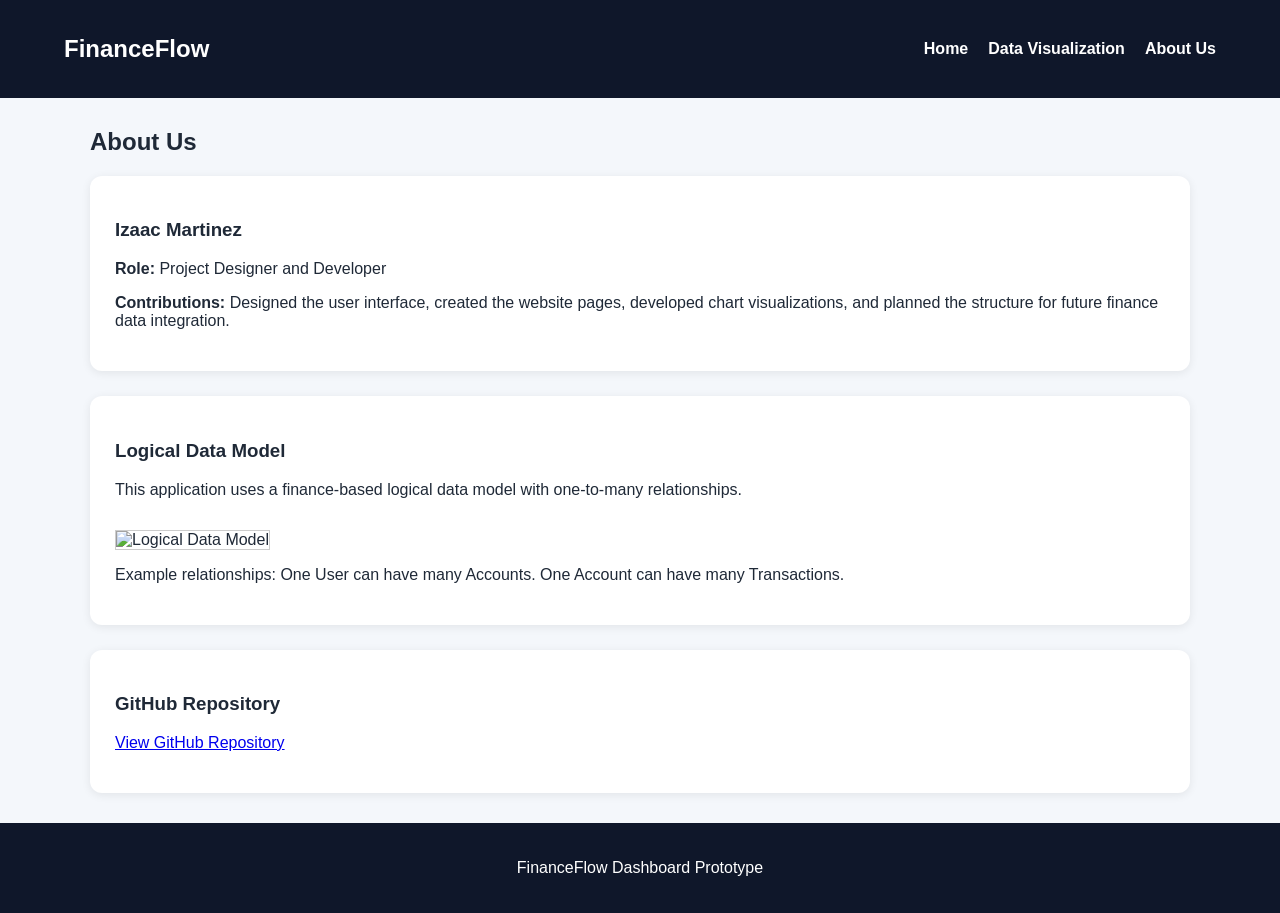
==== about.html @ c2a89f80 "Initial commit: added FinanceFlow website structure" ====
<!DOCTYPE html>
<html lang="en">
<head>
  <meta charset="UTF-8" />
  <meta name="viewport" content="width=device-width, initial-scale=1.0" />
  <title>About Us - FinanceFlow</title>
  <link rel="stylesheet" href="style.css" />
</head>
<body>
  <header>
    <nav class="navbar">
      <h1>FinanceFlow</h1>
      <ul class="nav-links">
        <li><a href="index.html">Home</a></li>
        <li><a href="data.html">Data Visualization</a></li>
        <li><a href="about.html">About Us</a></li>
      </ul>
    </nav>
  </header>

  <main class="container">
    <h2>About Us</h2>

    <div class="card">
      <h3>Izaac Martinez</h3>
      <p><strong>Role:</strong> Project Designer and Developer</p>
      <p><strong>Contributions:</strong> Designed the user interface, created the website pages, developed chart visualizations, and planned the structure for future finance data integration.</p>
    </div>

    <div class="card">
      <h3>Logical Data Model</h3>
      <p>This application uses a finance-based logical data model with one-to-many relationships.</p>
      <img src="data-model.png" alt="Logical Data Model" class="data-model-image" />
      <p>
        Example relationships:
        One User can have many Accounts.
        One Account can have many Transactions.
      </p>
    </div>

    <div class="card">
      <h3>GitHub Repository</h3>
      <p><a href="https://github.com/yourusername/FinanceFlow" target="_blank">View GitHub Repository</a></p>
    </div>
  </main>

  <footer>
    <p>FinanceFlow Dashboard Prototype</p>
  </footer>
</body>
</html>
---- style.css ----
body {
  font-family: Arial, sans-serif;
  margin: 0;
  background-color: #f4f7fb;
  color: #1f2937;
}

header {
  background-color: #0f172a;
  color: white;
  padding: 15px 0;
}

.navbar {
  width: 90%;
  margin: auto;
  display: flex;
  justify-content: space-between;
  align-items: center;
}

.nav-links {
  list-style: none;
  display: flex;
  gap: 20px;
  padding: 0;
}

.nav-links a {
  color: white;
  text-decoration: none;
  font-weight: bold;
}

.container {
  width: 90%;
  max-width: 1100px;
  margin: 30px auto;
}

.hero,
.card,
.form-card,
.chart-box {
  background: white;
  padding: 25px;
  border-radius: 12px;
  box-shadow: 0 2px 10px rgba(0,0,0,0.08);
  margin-bottom: 25px;
}

.button-grid {
  display: grid;
  grid-template-columns: repeat(auto-fit, minmax(180px, 1fr));
  gap: 15px;
}

.btn {
  display: inline-block;
  background-color: #2563eb;
  color: white;
  text-decoration: none;
  border: none;
  padding: 12px 20px;
  border-radius: 8px;
  cursor: pointer;
  text-align: center;
  font-weight: bold;
}

.btn:hover {
  background-color: #1d4ed8;
}

form label {
  display: block;
  margin-top: 15px;
  margin-bottom: 5px;
}

form input {
  width: 100%;
  padding: 10px;
  border: 1px solid #cbd5e1;
  border-radius: 6px;
}

table {
  width: 100%;
  border-collapse: collapse;
  background: white;
  box-shadow: 0 2px 10px rgba(0,0,0,0.08);
}

table th,
table td {
  border: 1px solid #ddd;
  padding: 12px;
  text-align: left;
}

table th {
  background-color: #e2e8f0;
}

.data-model-image {
  max-width: 100%;
  margin-top: 15px;
  border: 1px solid #ccc;
}

footer {
  text-align: center;
  padding: 20px;
  background-color: #0f172a;
  color: white;
  margin-top: 30px;
}

@media (max-width: 768px) {
  .navbar {
    flex-direction: column;
    gap: 15px;
  }

  .nav-links {
    flex-direction: column;
    align-items: center;
  }
}
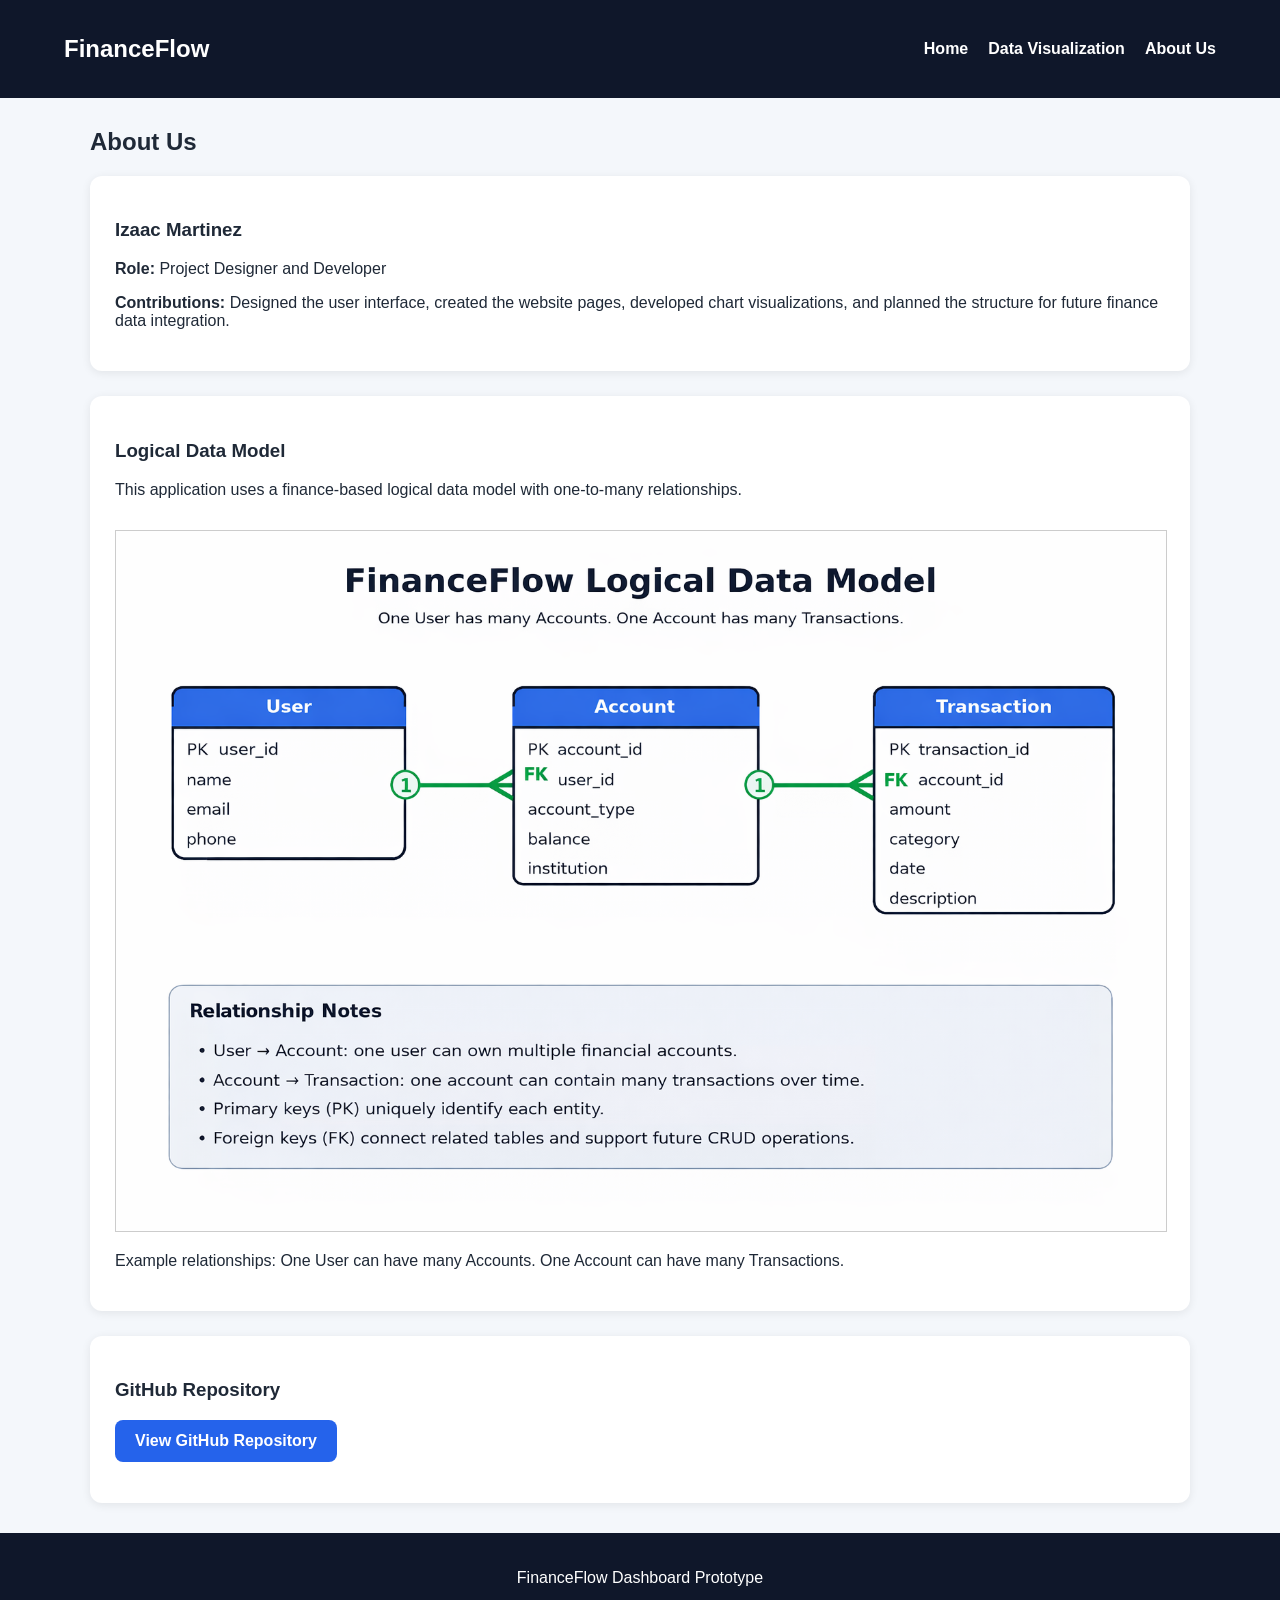
==== commit da77131c: "Fixed GitHub link and updated site" ====
--- a/about.html
+++ b/about.html
@@ -40,7 +40,9 @@
 
     <div class="card">
       <h3>GitHub Repository</h3>
-      <p><a href="https://github.com/yourusername/FinanceFlow" target="_blank">View GitHub Repository</a></p>
+      <p><a href="https://github.com/IzaacMartinez45/FinanceFlow" target="_blank" class="btn">
+  View GitHub Repository
+</a></p>
     </div>
   </main>
 
